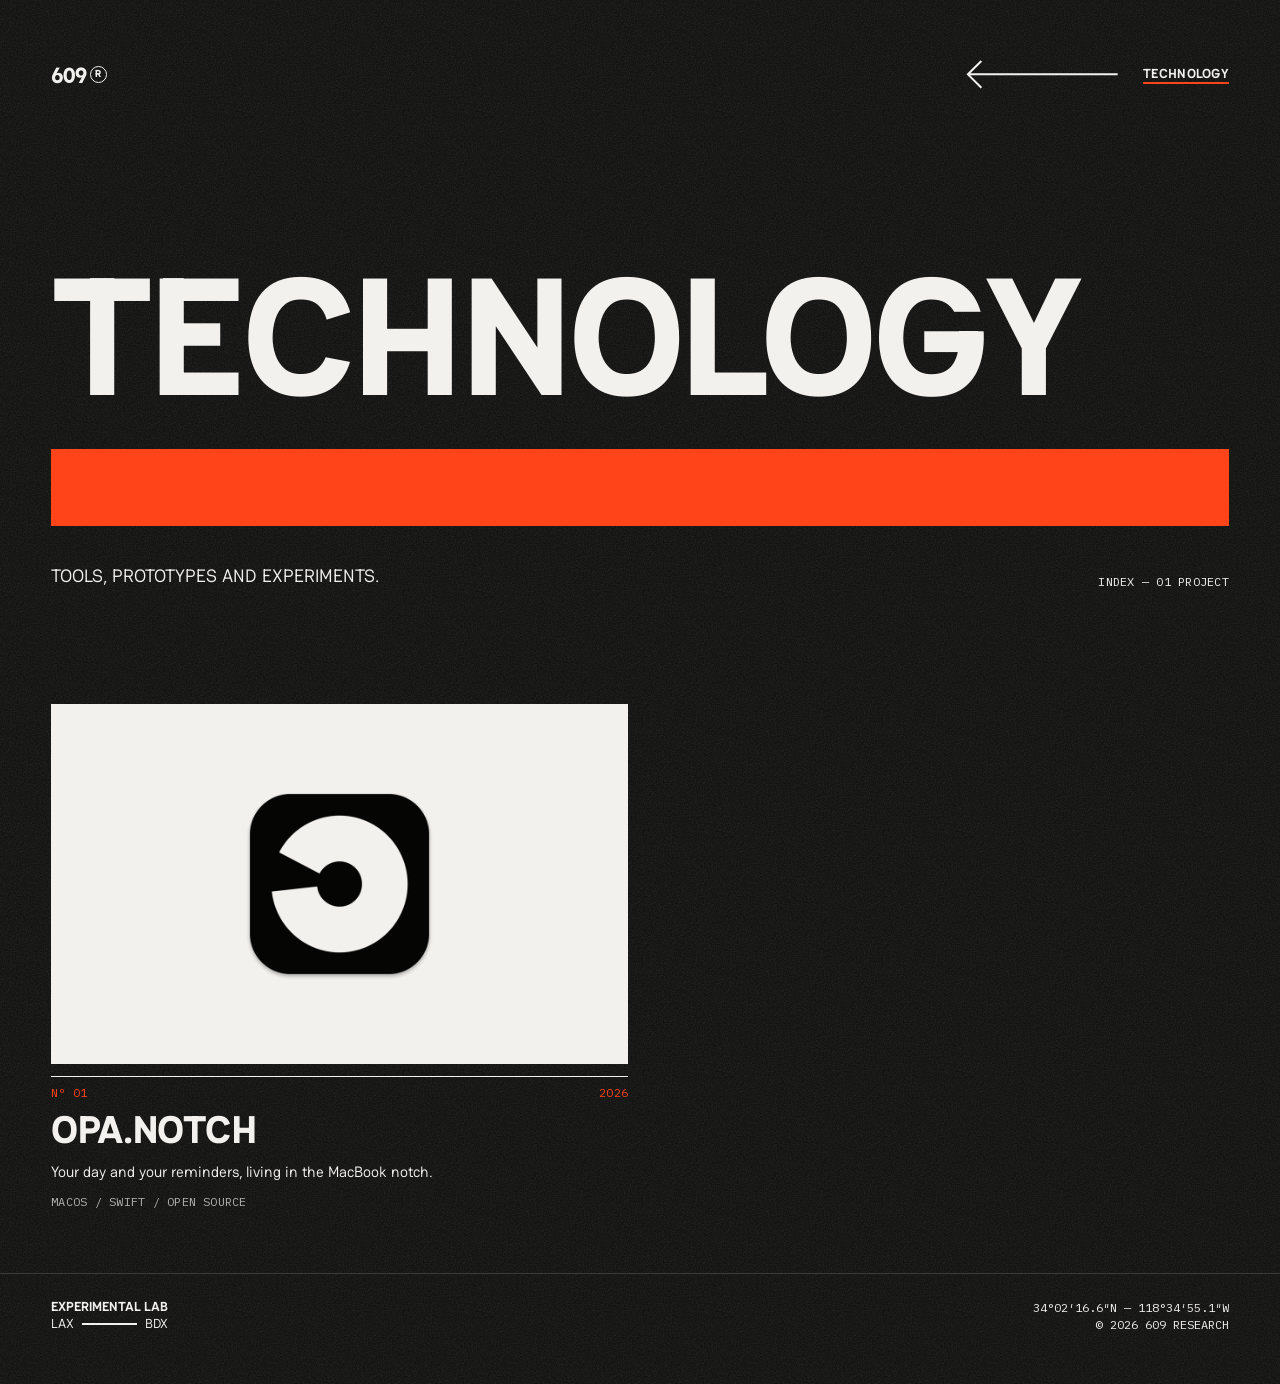
==== technology.html @ 1f160c05 "Show app icons on a paper background The opa.notch icon is a dark tile, so it disappeared on the ink" ====
<!DOCTYPE html>
<html lang="en">
<head>
  <meta charset="utf-8">
  <meta name="viewport" content="width=device-width, initial-scale=1, viewport-fit=cover">
  <title>Technology — 609 Research</title>
  <meta name="description" content="Technology portfolio — selected projects from 609 Research, Experimental Lab, LAX — BDX.">
  <meta name="theme-color" content="#181817">
  <meta property="og:title" content="Technology — 609 Research">
  <meta property="og:description" content="Selected projects from the lab.">
  <link rel="icon" href="favicon.ico" sizes="16x16 32x32 48x48">
  <link rel="icon" href="assets/img/favicon-32.png" type="image/png" sizes="32x32">
  <link rel="apple-touch-icon" href="apple-touch-icon.png">
  <link rel="preload" href="assets/fonts/haskoy.ttf" as="font" type="font/ttf" crossorigin>
  <link rel="stylesheet" href="assets/css/style.css?v=2026-10-24b">
</head>
<body class="page">

  <header class="page-head">
    <nav class="nav">
      <a class="mark nav-home" href="./" aria-label="609 Research, home">609<span class="ring"><span>R</span></span></a>
      <a class="back" href="./" aria-label="Back to home">
        <svg viewBox="0 0 80 16" aria-hidden="true"><path d="M8 1 L1 8 L8 15 M1 8 H79"/></svg>
      </a>
      <a class="nav-link" href="technology.html" aria-current="page">Technology</a>
    </nav>

    <h1 class="page-title">Technology</h1>
    <div class="bar" aria-hidden="true"></div>
    <div class="page-intro">
      <p class="lede">Tools, prototypes and experiments.</p>
      <p class="mono">Index — 01 project</p>
    </div>
  </header>

  <main class="projects">
    <!--
      One <article> per project. Copy a block to add one, then update the count in .page-intro.
      Without an image, put the number in .project-media instead: <span>02</span>
    -->
    <article class="project">
      <a href="https://github.com/609-RESEARCH/opa.notch">
        <div class="project-media icon"><img src="assets/img/projects/opa-notch-icon.png" width="512" height="512" alt="opa.notch app icon"></div>
        <div class="project-meta mono"><span>Nº 01</span><span>2026</span></div>
        <h2 class="project-name">opa.notch</h2>
        <p class="project-desc">Your day and your reminders, living in the MacBook notch.</p>
        <p class="project-tags mono">macOS / Swift / Open source</p>
      </a>
    </article>
  </main>

  <footer class="index page-foot">
    <p><b>Experimental Lab</b><span class="route">LAX<span class="route-line" aria-label="to"></span>BDX</span></p>
    <p class="mono">34°02′16.6″N — 118°34′55.1″W<br>© 2026 609 Research</p>
  </footer>

</body>
</html>
---- assets/css/style.css ----
/* 609 Research — Identity System 1.0 */

@font-face {
  font-family: 'Haskoy';
  src: url('../fonts/haskoy.ttf') format('truetype');
  font-weight: 100 900;
  font-display: swap;
}
@font-face {
  font-family: 'IBM Plex Mono';
  src: url('../fonts/ibm-plex-mono-400-latin.woff2') format('woff2');
  font-weight: 400;
  font-display: swap;
}

:root {
  --ink: #0D0D0C;
  --ink-grain: #181817; /* average of ink + 13% grain, what the eye (and Safari's bar tint) sees */
  --paper: #F2F1ED;
  --signal: #FF4419;
  --pad: clamp(16px, 4vw, 56px);
}

*, *::before, *::after { box-sizing: border-box; }
/* Grain lives on the canvas so it also fills overscroll and the area under mobile browser bars */
html {
  -webkit-text-size-adjust: 100%;
  background: var(--ink-grain) url('../img/grain.svg') 0 0 / 240px;
}
body {
  margin: 0;
  color: var(--paper);
  font-family: 'Haskoy', 'Helvetica Neue', Arial, sans-serif;
  -webkit-font-smoothing: antialiased;
  overflow-x: hidden;
}
h1, h2, p { margin: 0; }
a { color: inherit; text-decoration: none; }
a:focus-visible { outline: 2px solid var(--signal); outline-offset: 4px; }

/* Hero */
.hero {
  position: relative;
  isolation: isolate;
  overflow: hidden;
  min-height: 100vh;
  min-height: 100svh;
  padding: var(--pad);
  padding: max(var(--pad), env(safe-area-inset-top)) max(var(--pad), env(safe-area-inset-right)) max(var(--pad), env(safe-area-inset-bottom)) max(var(--pad), env(safe-area-inset-left));
  display: flex;
  flex-direction: column;
  justify-content: space-between;
  gap: 48px;
}
.hero-rings {
  position: absolute;
  right: -12vw;
  top: 50%;
  transform: translateY(-50%);
  width: min(90vw, 1100px);
  opacity: .28;
  pointer-events: none;
  z-index: -1;
  will-change: translate, rotate, scale;
  animation: float 24s ease-in-out infinite;
}
@media (max-width: 719px) {
  .hero-rings { top: 34%; right: -30vw; width: 110vw; }
}

/* Slow drift: `translate`/`rotate`/`scale` stack on top of the centring transform */
@keyframes float {
  0%, 100% { translate: 0 0;          rotate: 0deg;  scale: 1; }
  25%      { translate: -1.5vw -2vh;  rotate: 4deg;  scale: 1.02; }
  50%      { translate: 1vw -3.5vh;   rotate: 8deg;  scale: 1; }
  75%      { translate: 2vw -1vh;     rotate: 3deg;  scale: .98; }
}
@media (prefers-reduced-motion: reduce) {
  .hero-rings { animation: none; }
}

.nav {
  display: flex;
  justify-content: flex-end;
  align-items: center;
  gap: 24px;
  font-size: 13px;
  text-transform: uppercase;
  letter-spacing: .02em;
}
.nav-link { color: var(--signal); font-weight: 700; transition: color .15s; }
.nav-link:hover { color: var(--paper); }
.nav-link[aria-current] { color: var(--paper); border-bottom: 2px solid var(--signal); }
.nav-home { margin-right: auto; font-size: 22px; font-weight: 800; letter-spacing: -.02em; line-height: 1; }

.hero-body { display: flex; flex-direction: column; gap: clamp(20px, 3vw, 40px); }

/* Stacked lockup: 609 + ring R / RESEARCH */
.display {
  font-weight: 800;
  font-size: clamp(52px, 17vw, 280px);
  line-height: .88;
  letter-spacing: -.02em;
  text-transform: uppercase;
}
.mark { display: flex; align-items: center; gap: .12em; }
.ring {
  display: inline-flex;
  align-items: center;
  justify-content: center;
  width: .78em;
  height: .78em;
  border: .085em solid currentColor;
  border-radius: 50%;
}
.ring span { font-size: .46em; line-height: 1; }

.bar { height: clamp(40px, 6vw, 88px); background: var(--signal); }

.index {
  display: flex;
  justify-content: space-between;
  align-items: flex-end;
  flex-wrap: wrap;
  gap: 16px;
  font-size: 13px;
  line-height: 1.35;
  text-transform: uppercase;
}
.index .mono {
  font-family: 'IBM Plex Mono', ui-monospace, Menlo, monospace;
  font-size: 12px;
  letter-spacing: 0;
  text-align: right;
}

/* Locations signature: LAX ——— BDX, spanning the width of the line above */
.route { display: flex; align-items: center; gap: .6em; }
.route-line {
  flex: 1;
  height: 2px;
  background: currentColor;
}

/* Inner pages */
.page {
  position: relative;
  isolation: isolate;
  min-height: 100vh;
  display: flex;
  flex-direction: column;
  padding: env(safe-area-inset-top) env(safe-area-inset-right) env(safe-area-inset-bottom) env(safe-area-inset-left);
}
.mono { font-family: 'IBM Plex Mono', ui-monospace, Menlo, monospace; font-size: 12px; letter-spacing: .02em; }

.page-head {
  padding: var(--pad);
  display: flex;
  flex-direction: column;
  gap: clamp(20px, 3vw, 40px);
}
.page-head .nav { margin-bottom: clamp(48px, 10vw, 160px); }

/* The line, turned left: shaft + open chevron (brand element), one mitred tip */
.back {
  display: flex;
  padding: 8px 0;
  color: var(--paper);
  transition: color .15s, translate .2s;
}
.back:hover { color: var(--signal); translate: -6px 0; }
.back svg {
  width: clamp(112px, 12vw, 176px);
  height: auto;
  overflow: visible;
}
.back path {
  fill: none;
  stroke: currentColor;
  stroke-width: 2px;
  stroke-linejoin: miter;
  vector-effect: non-scaling-stroke;
}
@media (prefers-reduced-motion: reduce) { .back { transition: color .15s; } .back:hover { translate: none; } }
.page-title {
  font-weight: 800;
  font-size: clamp(44px, 13vw, 220px);
  line-height: .88;
  letter-spacing: -.02em;
  text-transform: uppercase;
}
.page-intro {
  display: flex;
  justify-content: space-between;
  align-items: flex-end;
  flex-wrap: wrap;
  gap: 16px 24px;
  text-transform: uppercase;
}
.lede { font-size: clamp(15px, 1.4vw, 19px); line-height: 1.35; max-width: 30em; }

/* Project grid */
.projects {
  flex: 1;
  padding: clamp(32px, 5vw, 64px) var(--pad);
  display: grid;
  grid-template-columns: repeat(auto-fill, minmax(min(100%, 420px), 1fr));
  gap: clamp(40px, 5vw, 64px) clamp(16px, 2vw, 24px);
  align-content: start;
}
.project a { display: flex; flex-direction: column; gap: 12px; }
.project-media {
  aspect-ratio: 16 / 10;
  display: flex;
  align-items: center;
  justify-content: center;
  overflow: hidden;
  background: var(--signal);
  color: var(--ink);
  transition: opacity .2s;
}
.project:nth-child(3n+2) .project-media { background: var(--paper); }
.project:nth-child(3n+3) .project-media { background: var(--ink); color: var(--paper); outline: 1px solid #3a3a38; outline-offset: -1px; }
.project-media span { font-weight: 800; font-size: clamp(64px, 9vw, 140px); letter-spacing: -.02em; line-height: 1; }
.project-media img { width: 100%; height: 100%; object-fit: cover; }
/* App icons: centred on paper so a dark icon tile reads */
.project .project-media.icon { background: var(--paper); }
.project-media.icon img { width: auto; height: 62%; object-fit: contain; }
.project a:hover .project-media { opacity: .85; }
.project-meta {
  display: flex;
  justify-content: space-between;
  padding-top: 8px;
  border-top: 1px solid var(--paper);
  color: var(--signal);
}
.project-name {
  font-weight: 800;
  font-size: clamp(26px, 3vw, 40px);
  line-height: .95;
  letter-spacing: -.01em;
  text-transform: uppercase;
  transition: color .15s;
}
.project a:hover .project-name { color: var(--signal); }
.project-desc { font-size: 15px; line-height: 1.4; max-width: 34em; }
.project-tags { text-transform: uppercase; opacity: .7; }

.page-foot { padding: 24px var(--pad) var(--pad); border-top: 1px solid #3a3a38; }
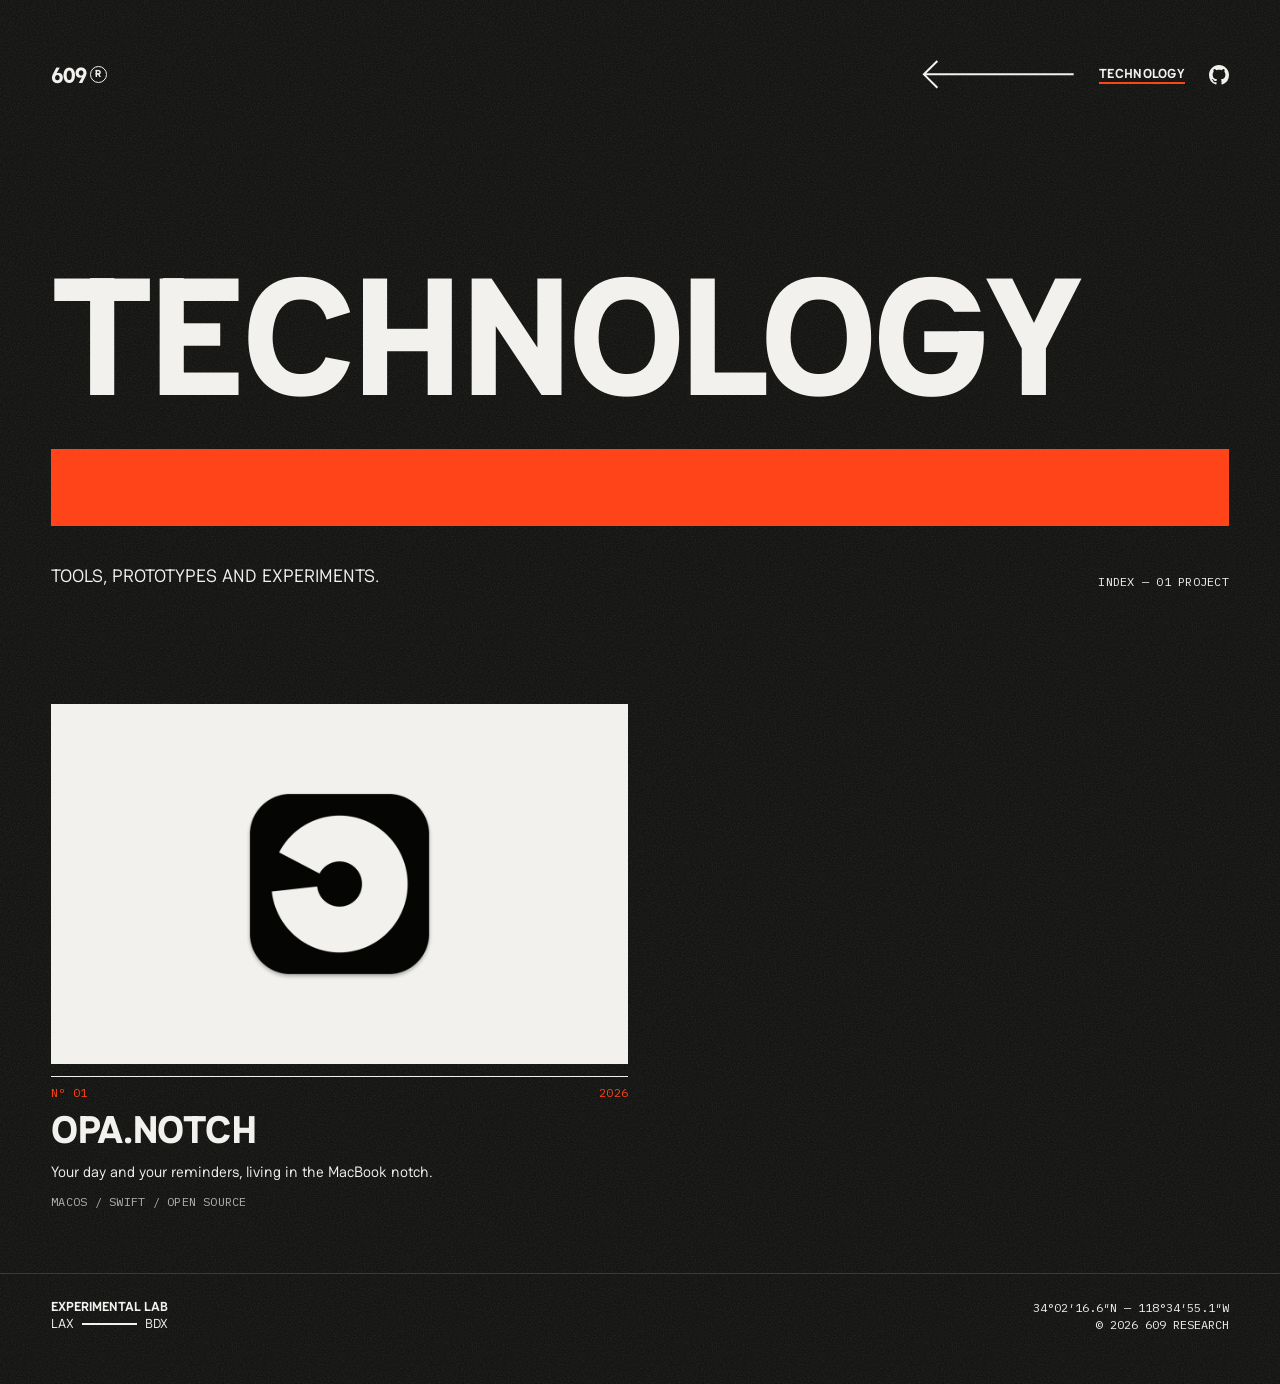
==== commit a2b16525: "Add a GitHub link to the menu on both pages GitHub mark after "Technology", linking to github.com/60" ====
--- a/technology.html
+++ b/technology.html
@@ -12,7 +12,7 @@
   <link rel="icon" href="assets/img/favicon-32.png" type="image/png" sizes="32x32">
   <link rel="apple-touch-icon" href="apple-touch-icon.png">
   <link rel="preload" href="assets/fonts/haskoy.ttf" as="font" type="font/ttf" crossorigin>
-  <link rel="stylesheet" href="assets/css/style.css?v=2026-10-24b">
+  <link rel="stylesheet" href="assets/css/style.css?v=2026-10-24c">
 </head>
 <body class="page">
 
@@ -23,6 +23,7 @@
         <svg viewBox="0 0 80 16" aria-hidden="true"><path d="M8 1 L1 8 L8 15 M1 8 H79"/></svg>
       </a>
       <a class="nav-link" href="technology.html" aria-current="page">Technology</a>
+      <a class="nav-gh" href="https://github.com/609-RESEARCH" aria-label="609 Research on GitHub"><svg viewBox="0 0 16 16" aria-hidden="true"><path d="M8 0c4.42 0 8 3.58 8 8a8.013 8.013 0 0 1-5.45 7.59c-.4.08-.55-.17-.55-.38 0-.27.01-1.13.01-2.2 0-.75-.25-1.23-.54-1.48 1.78-.2 3.65-.88 3.65-3.95 0-.88-.31-1.59-.82-2.15.08-.2.36-1.02-.08-2.12 0 0-.67-.22-2.2.82-.64-.18-1.32-.27-2-.27-.68 0-1.36.09-2 .27-1.53-1.03-2.2-.82-2.2-.82-.44 1.1-.16 1.92-.08 2.12-.51.56-.82 1.28-.82 2.15 0 3.06 1.86 3.75 3.64 3.95-.23.2-.44.55-.51 1.07-.46.21-1.61.55-2.33-.66-.15-.24-.6-.83-1.23-.82-.67.01-.27.38.01.53.34.19.73.9.82 1.13.16.45.68 1.31 2.69.94 0 .67.01 1.3.01 1.49 0 .21-.15.45-.55.38A7.995 7.995 0 0 1 0 8c0-4.42 3.58-8 8-8Z"/></svg></a>
     </nav>
 
     <h1 class="page-title">Technology</h1>
--- a/assets/css/style.css
+++ b/assets/css/style.css
@@ -83,7 +83,7 @@
   display: flex;
   justify-content: flex-end;
   align-items: center;
-  gap: 24px;
+  gap: clamp(14px, 2vw, 24px);
   font-size: 13px;
   text-transform: uppercase;
   letter-spacing: .02em;
@@ -91,6 +91,9 @@
 .nav-link { color: var(--signal); font-weight: 700; transition: color .15s; }
 .nav-link:hover { color: var(--paper); }
 .nav-link[aria-current] { color: var(--paper); border-bottom: 2px solid var(--signal); }
+.nav-gh { display: flex; color: var(--paper); transition: color .15s; }
+.nav-gh:hover { color: var(--signal); }
+.nav-gh svg { width: 20px; height: 20px; fill: currentColor; }
 .nav-home { margin-right: auto; font-size: 22px; font-weight: 800; letter-spacing: -.02em; line-height: 1; }
 
 .hero-body { display: flex; flex-direction: column; gap: clamp(20px, 3vw, 40px); }
@@ -170,7 +173,7 @@
 }
 .back:hover { color: var(--signal); translate: -6px 0; }
 .back svg {
-  width: clamp(112px, 12vw, 176px);
+  width: clamp(104px, 12vw, 176px);
   height: auto;
   overflow: visible;
 }
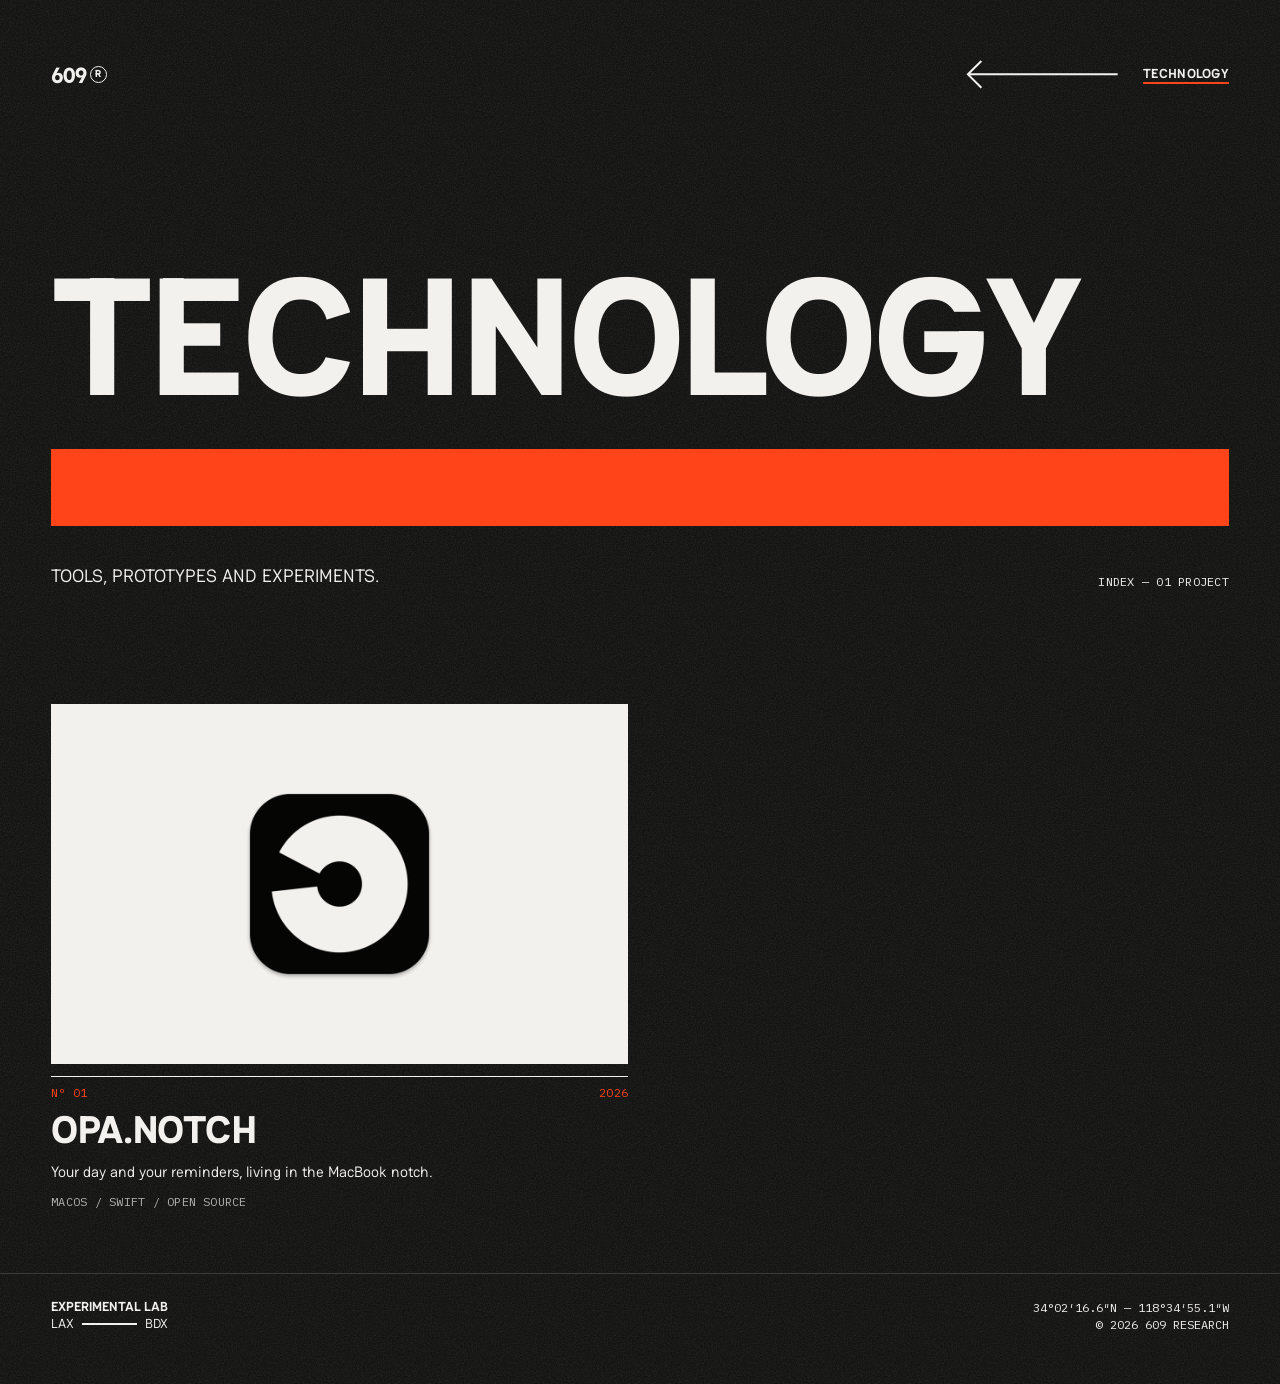
==== commit a33f0202: "Revert "Add a GitHub link to the menu on both pages" This reverts commit a2b1652.  Co-Authored-By: C" ====
--- a/technology.html
+++ b/technology.html
@@ -12,7 +12,7 @@
   <link rel="icon" href="assets/img/favicon-32.png" type="image/png" sizes="32x32">
   <link rel="apple-touch-icon" href="apple-touch-icon.png">
   <link rel="preload" href="assets/fonts/haskoy.ttf" as="font" type="font/ttf" crossorigin>
-  <link rel="stylesheet" href="assets/css/style.css?v=2026-10-24c">
+  <link rel="stylesheet" href="assets/css/style.css?v=2026-10-24b">
 </head>
 <body class="page">
 
@@ -23,7 +23,6 @@
         <svg viewBox="0 0 80 16" aria-hidden="true"><path d="M8 1 L1 8 L8 15 M1 8 H79"/></svg>
       </a>
       <a class="nav-link" href="technology.html" aria-current="page">Technology</a>
-      <a class="nav-gh" href="https://github.com/609-RESEARCH" aria-label="609 Research on GitHub"><svg viewBox="0 0 16 16" aria-hidden="true"><path d="M8 0c4.42 0 8 3.58 8 8a8.013 8.013 0 0 1-5.45 7.59c-.4.08-.55-.17-.55-.38 0-.27.01-1.13.01-2.2 0-.75-.25-1.23-.54-1.48 1.78-.2 3.65-.88 3.65-3.95 0-.88-.31-1.59-.82-2.15.08-.2.36-1.02-.08-2.12 0 0-.67-.22-2.2.82-.64-.18-1.32-.27-2-.27-.68 0-1.36.09-2 .27-1.53-1.03-2.2-.82-2.2-.82-.44 1.1-.16 1.92-.08 2.12-.51.56-.82 1.28-.82 2.15 0 3.06 1.86 3.75 3.64 3.95-.23.2-.44.55-.51 1.07-.46.21-1.61.55-2.33-.66-.15-.24-.6-.83-1.23-.82-.67.01-.27.38.01.53.34.19.73.9.82 1.13.16.45.68 1.31 2.69.94 0 .67.01 1.3.01 1.49 0 .21-.15.45-.55.38A7.995 7.995 0 0 1 0 8c0-4.42 3.58-8 8-8Z"/></svg></a>
     </nav>
 
     <h1 class="page-title">Technology</h1>
--- a/assets/css/style.css
+++ b/assets/css/style.css
@@ -83,7 +83,7 @@
   display: flex;
   justify-content: flex-end;
   align-items: center;
-  gap: clamp(14px, 2vw, 24px);
+  gap: 24px;
   font-size: 13px;
   text-transform: uppercase;
   letter-spacing: .02em;
@@ -91,9 +91,6 @@
 .nav-link { color: var(--signal); font-weight: 700; transition: color .15s; }
 .nav-link:hover { color: var(--paper); }
 .nav-link[aria-current] { color: var(--paper); border-bottom: 2px solid var(--signal); }
-.nav-gh { display: flex; color: var(--paper); transition: color .15s; }
-.nav-gh:hover { color: var(--signal); }
-.nav-gh svg { width: 20px; height: 20px; fill: currentColor; }
 .nav-home { margin-right: auto; font-size: 22px; font-weight: 800; letter-spacing: -.02em; line-height: 1; }
 
 .hero-body { display: flex; flex-direction: column; gap: clamp(20px, 3vw, 40px); }
@@ -173,7 +170,7 @@
 }
 .back:hover { color: var(--signal); translate: -6px 0; }
 .back svg {
-  width: clamp(104px, 12vw, 176px);
+  width: clamp(112px, 12vw, 176px);
   height: auto;
   overflow: visible;
 }
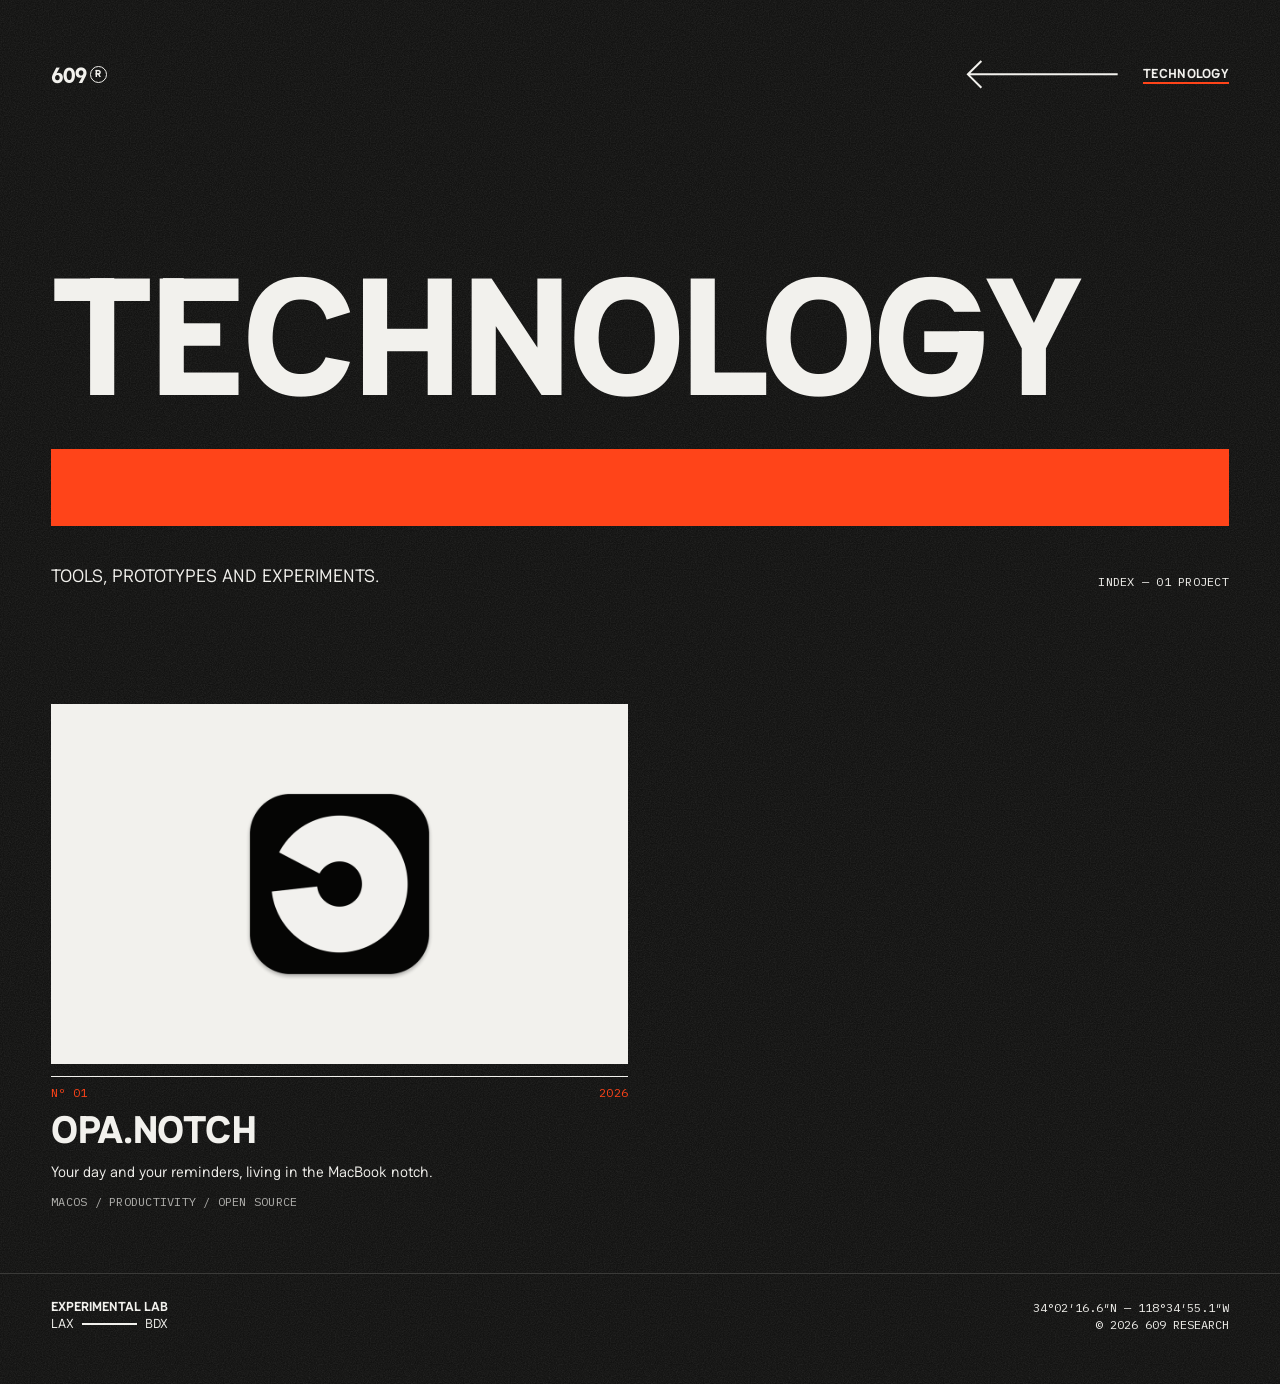
==== commit 65986d9a: "Drop the image hover fade and tag opa.notch as Productivity Project images no longer fade on hover. " ====
--- a/technology.html
+++ b/technology.html
@@ -12,7 +12,7 @@
   <link rel="icon" href="assets/img/favicon-32.png" type="image/png" sizes="32x32">
   <link rel="apple-touch-icon" href="apple-touch-icon.png">
   <link rel="preload" href="assets/fonts/haskoy.ttf" as="font" type="font/ttf" crossorigin>
-  <link rel="stylesheet" href="assets/css/style.css?v=2026-10-24b">
+  <link rel="stylesheet" href="assets/css/style.css?v=2026-10-24d">
 </head>
 <body class="page">
 
@@ -44,7 +44,7 @@
         <div class="project-meta mono"><span>Nº 01</span><span>2026</span></div>
         <h2 class="project-name">opa.notch</h2>
         <p class="project-desc">Your day and your reminders, living in the MacBook notch.</p>
-        <p class="project-tags mono">macOS / Swift / Open source</p>
+        <p class="project-tags mono">macOS / Productivity / Open source</p>
       </a>
     </article>
   </main>
--- a/assets/css/style.css
+++ b/assets/css/style.css
@@ -217,7 +217,6 @@
   overflow: hidden;
   background: var(--signal);
   color: var(--ink);
-  transition: opacity .2s;
 }
 .project:nth-child(3n+2) .project-media { background: var(--paper); }
 .project:nth-child(3n+3) .project-media { background: var(--ink); color: var(--paper); outline: 1px solid #3a3a38; outline-offset: -1px; }
@@ -226,7 +225,6 @@
 /* App icons: centred on paper so a dark icon tile reads */
 .project .project-media.icon { background: var(--paper); }
 .project-media.icon img { width: auto; height: 62%; object-fit: contain; }
-.project a:hover .project-media { opacity: .85; }
 .project-meta {
   display: flex;
   justify-content: space-between;
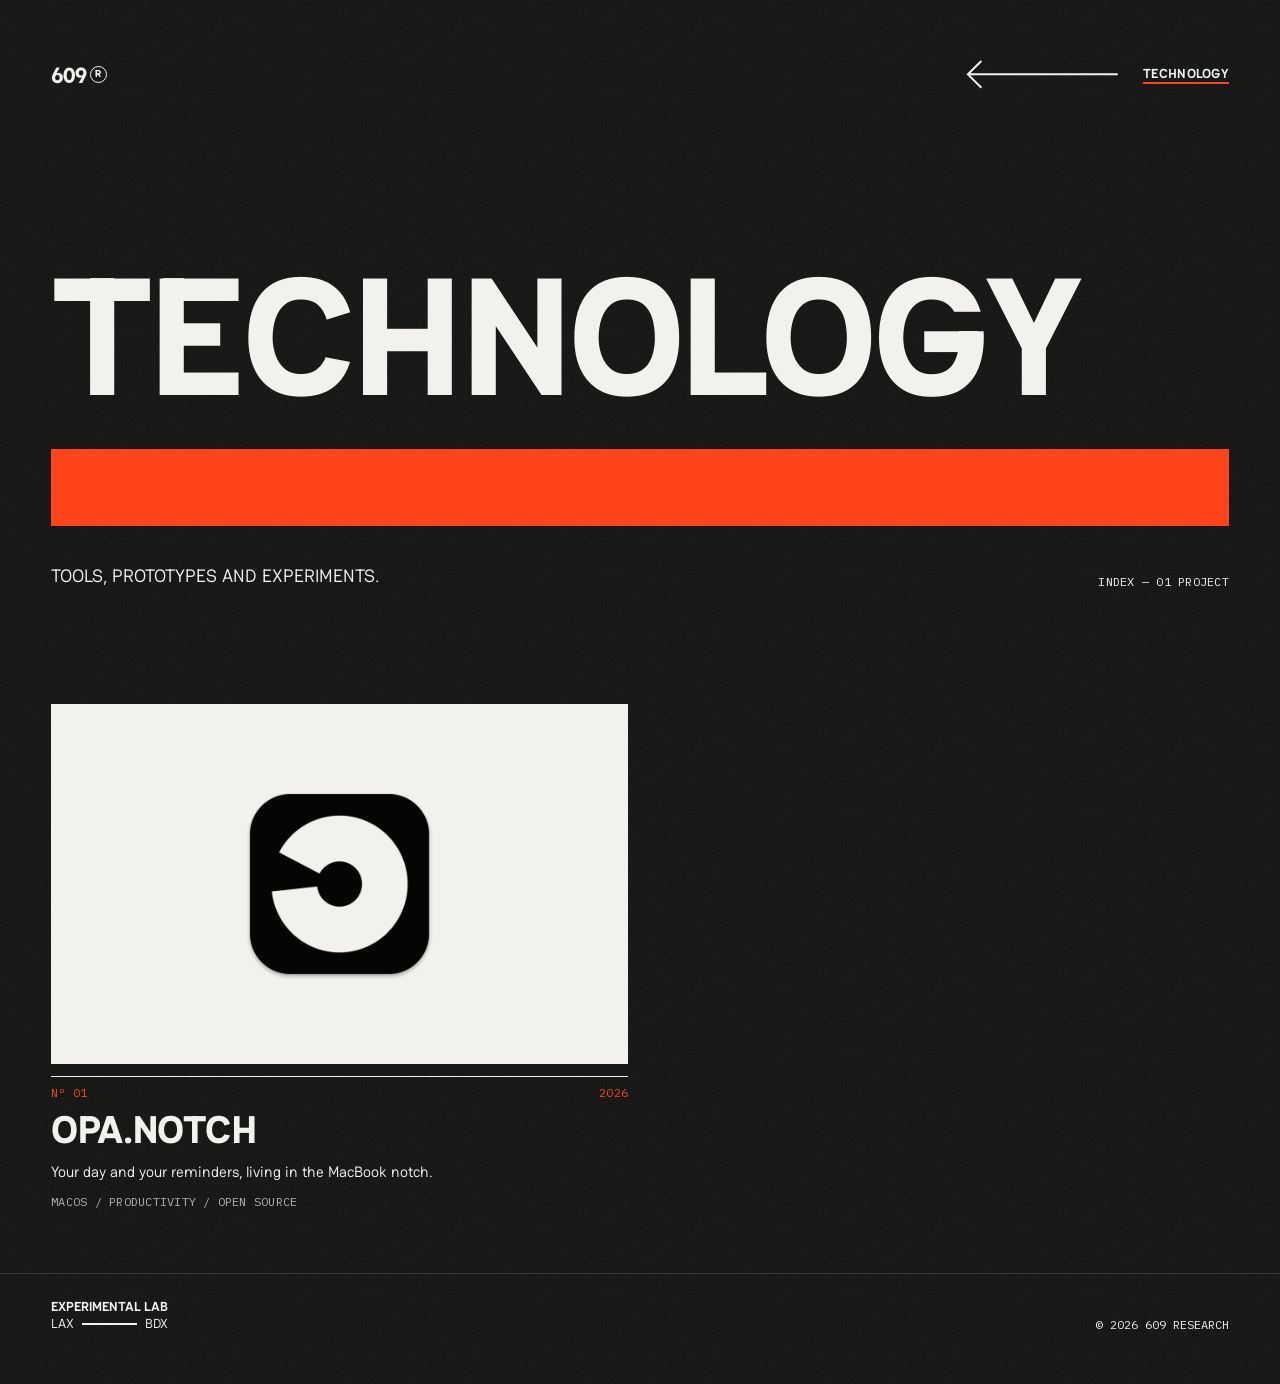
==== commit f985ed71: "Remove the coordinates from both pages Drop the latitude/longitude line from the home hero and the T" ====
--- a/technology.html
+++ b/technology.html
@@ -12,7 +12,7 @@
   <link rel="icon" href="assets/img/favicon-32.png" type="image/png" sizes="32x32">
   <link rel="apple-touch-icon" href="apple-touch-icon.png">
   <link rel="preload" href="assets/fonts/haskoy.ttf" as="font" type="font/ttf" crossorigin>
-  <link rel="stylesheet" href="assets/css/style.css?v=2026-10-24d">
+  <link rel="stylesheet" href="assets/css/style.css?v=2026-11-11b">
 </head>
 <body class="page">
 
@@ -51,7 +51,7 @@
 
   <footer class="index page-foot">
     <p><b>Experimental Lab</b><span class="route">LAX<span class="route-line" aria-label="to"></span>BDX</span></p>
-    <p class="mono">34°02′16.6″N — 118°34′55.1″W<br>© 2026 609 Research</p>
+    <p class="mono">© 2026 609 Research</p>
   </footer>
 
 </body>
--- a/assets/css/style.css
+++ b/assets/css/style.css
@@ -65,7 +65,8 @@
   animation: float 24s ease-in-out infinite;
 }
 @media (max-width: 719px) {
-  .hero-rings { top: 34%; right: -30vw; width: 110vw; }
+  /* Centre at least half the ring's height (≈67.5vw) + 64px down, so the float never lifts its top off-screen */
+  .hero-rings { top: max(34%, calc(67.5vw + 64px)); right: -42vw; width: 135vw; }
 }
 
 /* Slow drift: `translate`/`rotate`/`scale` stack on top of the centring transform */
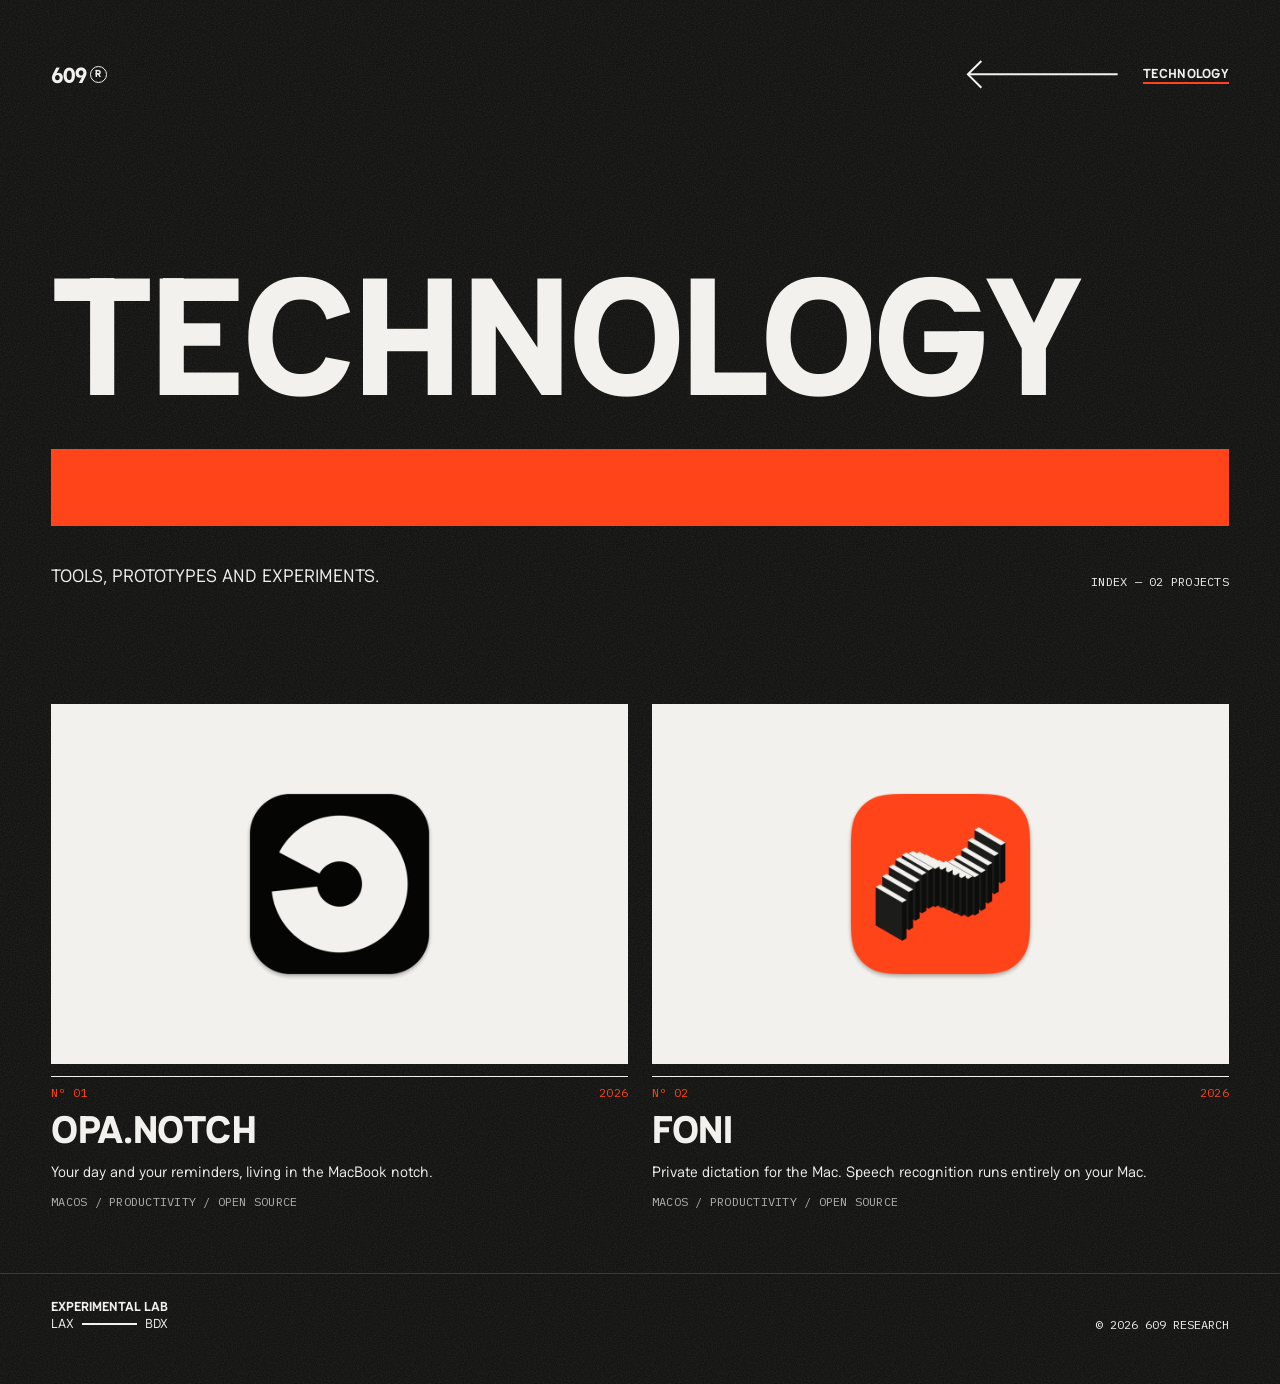
==== commit c05b11ac: "Add foni to the Technology page Co-Authored-By: Claude Opus 5.5 <noreply@anthropic.com>" ====
--- a/technology.html
+++ b/technology.html
@@ -29,7 +29,7 @@
     <div class="bar" aria-hidden="true"></div>
     <div class="page-intro">
       <p class="lede">Tools, prototypes and experiments.</p>
-      <p class="mono">Index — 01 project</p>
+      <p class="mono">Index — 02 projects</p>
     </div>
   </header>
 
@@ -47,6 +47,15 @@
         <p class="project-tags mono">macOS / Productivity / Open source</p>
       </a>
     </article>
+    <article class="project">
+      <a href="https://github.com/609-RESEARCH/foni">
+        <div class="project-media icon"><img src="assets/img/projects/foni-icon.png" width="512" height="512" alt="foni app icon"></div>
+        <div class="project-meta mono"><span>Nº 02</span><span>2026</span></div>
+        <h2 class="project-name">foni</h2>
+        <p class="project-desc">Private dictation for the Mac. Speech recognition runs entirely on your Mac.</p>
+        <p class="project-tags mono">macOS / Productivity / Open source</p>
+      </a>
+    </article>
   </main>
 
   <footer class="index page-foot">
